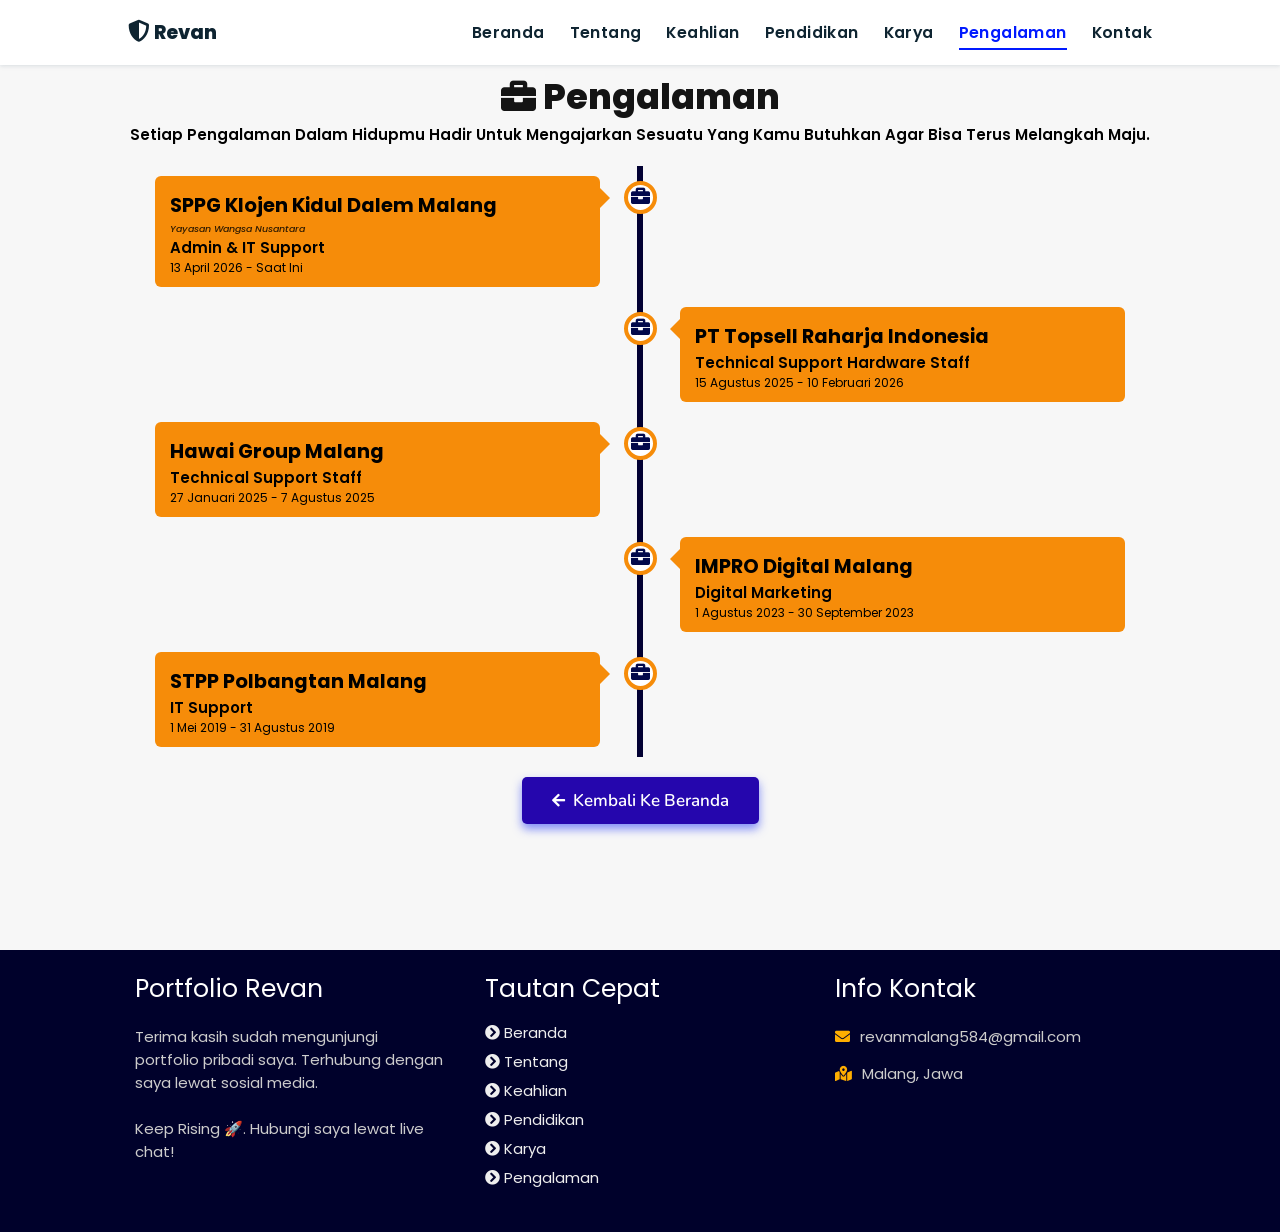
==== experience/index.html @ 798aa50b "Add files via upload" ====
<!DOCTYPE html>
<html lang="id">
<head>
    <meta charset="UTF-8">
    <meta http-equiv="X-UA-Compatible" content="IE=edge">
    <meta name="viewport" content="width=device-width, initial-scale=1.0">
    <link rel="stylesheet" href="./style.css">
    <!-- Font Awesome -->
    <link rel="stylesheet" href="https://cdnjs.cloudflare.com/ajax/libs/font-awesome/5.15.3/css/all.min.css" integrity="sha512-iBBXm8fW90+nuLcSKlbmrPcLa0OT92xO1BIsZ+ywDWZCvqsWgccV3gFoRBv0z+8dLJgyAHIhR35VZc2oM/gI1w==" crossorigin="anonymous" referrerpolicy="no-referrer" />
    <link id='favicon' rel="shortcut icon" href="../assets/images/favicon.png" type="image/x-png">

    <title>Pengalaman | Portfolio Revan</title>
</head>
<body oncontextmenu="return false">

<!-- navbar starts -->
<header>
        <a href="../index.html" class="logo"><i class="fas fa-shield-alt"></i> Revan</a>

        <div id="menu" class="fas fa-bars"></div>
        <nav class="navbar">
            <ul>
            <li><a href="../index.html#home">Beranda</a></li>
            <li><a href="../index.html#about">Tentang</a></li>
            <li><a href="../index.html#skills">Keahlian</a></li>
            <li><a href="../index.html#education">Pendidikan</a></li>
            <li><a href="../index.html#work">Karya</a></li>
            <li><a class="active" href="../index.html#experience">Pengalaman</a></li>
            <li><a href="../index.html#contact">Kontak</a></li>
            </ul>
        </nav>
</header>
<!-- navbar ends -->

<!-- experience section starts -->
<section class="experience" id="experience">

  <h2 class="heading"><i class="fas fa-briefcase"></i> Pengalaman</h2>
  <div class="quote">
      <span>Setiap pengalaman dalam hidupmu hadir untuk mengajarkan sesuatu yang kamu butuhkan agar bisa terus melangkah maju.</span>
  </div>

  <div class="timeline">

    <div class="container left">
      <div class="content">
        <div class="tag">
          <h2>SPPG Klojen Kidul Dalem Malang</h2>
          <span class="org">Yayasan Wangsa Nusantara</span>
        </div>
        <div class="desc">
            <h3>Admin & IT Support</h3>
            <p>13 April 2026 - Saat Ini</p>
        </div>
      </div>
    </div>

    <div class="container right">
        <div class="content">
          <div class="tag">
            <h2>PT Topsell Raharja Indonesia</h2>
          </div>
          <div class="desc">
              <h3>Technical Support Hardware Staff</h3>
              <p>15 Agustus 2025 - 10 Februari 2026</p>
          </div>
        </div>
      </div>

      <div class="container left">
        <div class="content">
          <div class="tag">
            <h2>Hawai Group Malang</h2>
          </div>
          <div class="desc">
              <h3>Technical Support Staff</h3>
              <p>27 Januari 2025 - 7 Agustus 2025</p>
          </div>
        </div>
      </div>

    <div class="container right">
      <div class="content">
        <div class="tag">
          <h2>IMPRO Digital Malang</h2>
        </div>
        <div class="desc">
            <h3>Digital Marketing</h3>
            <p>1 Agustus 2023 - 30 September 2023</p>
        </div>
      </div>
    </div>

    <div class="container left">
      <div class="content">
        <div class="tag">
          <h2>STPP Polbangtan Malang</h2>
        </div>
        <div class="desc">
            <h3>IT Support</h3>
            <p>1 Mei 2019 - 31 Agustus 2019</p>
        </div>
      </div>
    </div>

  </div>

  <div class="morebtn">
    <a href="../index.html#experience" class="btn">
        <i class="fas fa-arrow-left"></i>
        <span>Kembali ke Beranda</span>
  </a>
  </div>

</div>
</section>
<!-- experience section ends -->

<!-- footer section starts -->
<section class="footer">

  <div class="box-container">

      <div class="box">
          <h3>Portfolio Revan</h3>
          <p>Terima kasih sudah mengunjungi portfolio pribadi saya. Terhubung dengan saya lewat sosial media. <br/> <br/> Keep Rising 🚀. Hubungi saya lewat live chat!</p>
      </div>

      <div class="box">
          <h3>tautan cepat</h3>
          <a href="../index.html#home"><i class="fas fa-chevron-circle-right"></i> beranda</a>
          <a href="../index.html#about"><i class="fas fa-chevron-circle-right"></i> tentang</a>
          <a href="../index.html#skills"><i class="fas fa-chevron-circle-right"></i> keahlian</a>
          <a href="../index.html#education"><i class="fas fa-chevron-circle-right"></i> pendidikan</a>
          <a href="../index.html#work"><i class="fas fa-chevron-circle-right"></i> karya</a>
          <a href="../index.html#experience"><i class="fas fa-chevron-circle-right"></i> pengalaman</a>
      </div>

      <div class="box">
          <h3>info kontak</h3>
          <p> <i class="fas fa-envelope"></i>revanmalang584@gmail.com</p>
          <p> <i class="fas fa-map-marked-alt"></i>Malang, Jawa
---- experience/style.css ----
@import url("https://fonts.googleapis.com/css2?family=Poppins:wght@400;600;700&display=swap");
@import url('https://fonts.googleapis.com/css2?family=Nunito:ital,wght@0,300;0,400;0,600;0,700;1,300;1,400&display=swap');

*{
  margin: 0;
  padding: 0;
  box-sizing: border-box;
  text-decoration: none;
  outline: none; border: none;
  text-transform:capitalize;
  transition: all .2s linear;
}
html{
  font-size: 62.5%;
  overflow-x: hidden;
  scroll-behavior: smooth;
}
body{
  background: #f7f7f7;
  font-family: 'Poppins', sans-serif;
}

*::selection{
  background: #2b3dda;
  color: #fff;
}

html{
  font-size: 62.5%;
  overflow-x: hidden;
}
html::-webkit-scrollbar{
  width: .8rem;
}
html::-webkit-scrollbar-track{
  background: rgb(235, 202, 245);
}
html::-webkit-scrollbar-thumb{
  background: #420177;
}

/* navbar starts */
header{
  position: fixed;
  top: 0; left: 0; right: 0;
  z-index: 1000;
  display: flex;
  align-items: center;
  justify-content: space-between;
  padding: 1.7rem 10%;
  height: 6.5rem;
  background-color: #fff;
  box-shadow: 0 1px 4px rgba(146,161,176,.3);
}
section{
  min-height: 100vh;
  padding: 2rem 9%;
}
.heading{
  font-size: 3.5rem;
  color: rgb(20, 20, 20);
  font-weight: 800;
  text-align: center;
}
.heading span{
  color: rgb(115, 3, 167);
}
header .logo{
  font-size: 1.9rem;
  font-weight: 800;
  text-decoration: none;
  color: #0E2431;
}
header .logo i {
  font-size: 2.2rem;
}
header .logo:hover {
  color: #fc8c05;
}
header .navbar ul{
  list-style: none;
  display: flex;
  justify-content: center;
  align-items: center;
}
header .navbar li{
  margin-left: 2.5rem;
}
header .navbar ul li a{
  font-size: 1.57rem;
  color: #0E2431;
  font-weight: 600;
  text-decoration: none;
  letter-spacing: 0.04rem;
}
header .navbar ul li a.active,
header .navbar ul li a:hover{
  color: #011aff;
  border-bottom: .2rem solid #011aff;
  padding: .5rem 0;
}
/* navbar ends */

/* hamburger icon starts*/
#menu{
  font-size: 3rem;
  cursor: pointer;
  color: rgb(24, 2, 63);
  display: none;
}
@media(max-width:768px){
  #menu{
      display: block;
  }
  header .navbar{
    position: fixed;
    top: 6.5rem; right: -120%;
    width: 75%;
    height: 100%;
    text-align: left;
    align-items: flex-start;
    background-color: #0e0f31;
  }
  header .navbar ul{
    flex-flow: column;
    padding: 1rem;
  }
  header .navbar ul li{
    text-align: center;
    width: 100%;
    margin: 1rem 0;
    border-radius: .5rem;
    width: 26rem;
  }
  header .navbar ul li a{
    display: block;
    padding: 1rem;
    text-align: left;
    color: #fff;
    font-size: 2rem;
  }
  header .navbar ul li a.active,
  header .navbar ul li a:hover{
    padding: 1rem;
    color: #fff;
    border-radius: .5rem;
    border-bottom: .5rem solid #011aff;
  }
  .fa-times{
    transform: rotate(180deg);
  }
  header .navbar.nav-toggle{
    right: 0;
  }
}
/* hamburger icon ends */

/* experience section starts */
.experience {
  margin-top: 5rem;
}
.experience .quote {
  text-align: center;
  font-size: 1.5rem;
  font-weight: 600;
}
.experience .timeline {
  position: relative;
  max-width: 1200px;
  margin: 2rem auto;
}
.experience .timeline::after {
  content: '';
  position: absolute;
  width: 6px;
  background: #020133;
  top: 0;
  bottom: 0;
  left: 50%;
  margin-left: -3px;
  z-index: -2;
}
.experience .container {
  padding: 10px 40px;
  position: relative;
  background-color: inherit;
  width: 50%;
}
/*circles on timeline*/
.experience .container::after {    
  content: "\f0b1";
  position: absolute;
  width: 25px;
  height: 25px;
  right: -17px;
  background-color: rgb(255, 255, 255);
  border: 4px solid #f68c09;
  top: 15px;
  border-radius: 50%;
  z-index: 100;
  font-size: 1.89rem;
  text-align: center;
  font-weight: 600;
  color:#02094b;
  font-family: 'Font Awesome\ 5 Free';
}
.experience .left {
  left: 0;
}
.experience .right {
  left: 50%;
}
/* arrows pointing right */
.experience .left::before {
  content: " ";
  height: 0;
  position: absolute;
  top: 22px;
  width: 0;
  z-index: 1;
  right: 30px;
  border: medium solid #f68c09;
  border-width: 10px 0 10px 10px;
  border-color: transparent transparent transparent #f68c09;
}
/* arrows pointing left  */
.experience .right::before {
  content: " ";
  height: 0;
  position: absolute;
  top: 22px;
  width: 0;
  z-index: 1;
  left: 30px;
  border: medium solid #f68c09;
  border-width: 10px 10px 10px 0;
  border-color: transparent #f68c09 transparent transparent;
}
.experience .right::after {
  left: -16px;
}
.experience .content {
  background-color: #f68c09;
  position: relative;
  border-radius: 6px;
}
.experience .content .tag{
  font-size: 1.3rem;
  padding-top: 1.5rem;
  padding-left: 1.5rem;
}
.experience .content .tag .org{
  display: block;
  font-size: 0.95rem;
  font-weight: 500;
  font-style: italic;
  opacity: 0.8;
  margin-top: 0.2rem;
}
.experience .content .desc{
  margin-left: 1.5rem;
  padding-bottom: 1rem;
}
.experience .content .desc h3{
  font-size: 1.5rem;
  font-weight: 600;
}
.experience .content .desc p{
  font-size: 1.2rem;
}
/* view all button */
.morebtn{
  display: flex;
  justify-content: center;
  margin-bottom: 2rem;
}
.morebtn .btn {
  position: relative;
  line-height: 0;
  padding: 1.6rem 3rem;
  border-radius: .5em;
  transition: 0.5s;
  color: #fff;
  background: #2506ad;
  box-shadow: 0px 5px 10px rgba(48, 68, 247, .6);
  text-align: center;
}
.morebtn .btn span {
  font-weight: 600;
  font-size: 1.7rem;
  font-family: 'Nunito', sans-serif;
}
.morebtn .btn i {
  margin-right: 0.5rem;
  font-size: 1.5rem;
  transition: 0.3s;
}
.morebtn .btn:hover{
  background: #1a047e;
}
.morebtn .btn:hover i {
  transform: translateX(-8px);
}

/* Media queries - Responsive timeline on screens less than 600px wide */
@media screen and (max-width: 600px) {
  .experience .timeline::after {
  left: 31px;
  }
  .experience .container {
  width: 100%;
  padding-left: 70px;
  padding-right: 25px;
  }
  .experience .container::before {
  left: 60px;
  border: medium solid #f68c09;
  border-width: 10px 10px 10px 0;
  border-color: transparent #f68c09 transparent transparent;
  }
  .experience .left::after {
    left: 15px;
  }
  .experience .right::after {
    left: 15px;
  }
  .experience .right {
  left: 0%;
  }
  .experience .container::after {
    font-size: 2.2rem;;
  }
}
/* experience media queries ends */
/* experience section ends */


/* footer section starts */
.footer{
  min-height: auto;
  padding-top: 0;
  background: rgb(0, 1, 43);
}
.footer .box-container{
  display: flex;
  justify-content: center;
  flex-wrap: wrap;
}
.footer .box-container .box{
  flex: 1 1 25rem;
  margin: 2rem;
}
.footer .box-container .box h3{
  font-size: 2.5rem;
  color: #fff;
  padding-bottom: 1rem;
  font-weight: normal;
}
.footer .box-container .box p{
  font-size: 1.5rem;
  color: #ccc;
  padding: .7rem 0;
  text-transform: none;
}
.footer .box-container .box p i{
  padding-right: 1rem;
  color: #ffae00;
}
.footer .box-container .box a{
  font-size: 1.5rem;
  color: rgb(238, 238, 238);
  padding: .3rem 0;
  display: block;
}
.footer .box-container .box a:hover{
  color: #ffae00;
}
.footer .box-container .box .share{
  display: flex;
  flex-wrap: wrap;
  padding: 1rem 0;
}
.footer .box-container .box .share a{
  height: 4rem;
  width: 4rem;
  padding: 1rem;
  text-align: center;
  border-radius: 5rem;
  font-size: 1.7rem;
  margin-right: 1rem;
  transition: .2s;
  background: rgb(230, 230, 230);
  color: #02094b;
  border: none;
}
.footer .box-container .box .share a:hover{
  background: transparent;
  transform: scale(0.98);
  border: .1rem solid rgb(180, 178, 178);
  color: #ffae00;
}
.footer .credit{
  padding: 1rem 0 0 0;
  text-align: center;
  font-size: 1.5rem;
  font-family: 'Nunito',sans-serif;
  font-weight: 600;
  color: #fff;
  border-top: .1rem solid #fff3;
}
.footer .credit a{
  color: #ffae00;
}
.footer .fa{
    color: #E90606;
    margin: 0 .3rem;
    font-size: 1.5rem;
    animation: pound .35s infinite alternate;
}
@-webkit-keyframes pound{
  to{
    transform: scale(1.1);
  }
}
@keyframes pound{
  to{
    transform: scale(1.1);
}
}
@media(max-width:450px){
  .footer .box-container .box{
    margin: 2rem;
  }
  .footer .box-container .box p{
    padding: 0.7rem;
  }
  .footer .box-container .box .share a{
    padding: 1.1rem;
  }
}
/* footer section ends */

/* common media queries starts*/
@media(max-width:450px){
  html{
    font-size: 55%;
  }
  body{
    padding-right: 0;
  }
  section{
    padding: 2rem;
  }
}
/* common media queries ends*/


/* scroll top starts */
#scroll-top{
  position: fixed;
  top: -140%;
  right: 2rem;
  padding: 1rem 1.5rem;
  font-size: 2rem;
  background: #ffae00;
  color: rgb(13, 0, 44);
  border-radius: 5rem;
  transition: 1s linear;
  z-index: 1000;
}
#scroll-top.active{
  top: calc(100% - 12rem);
}
/* scroll top ends */
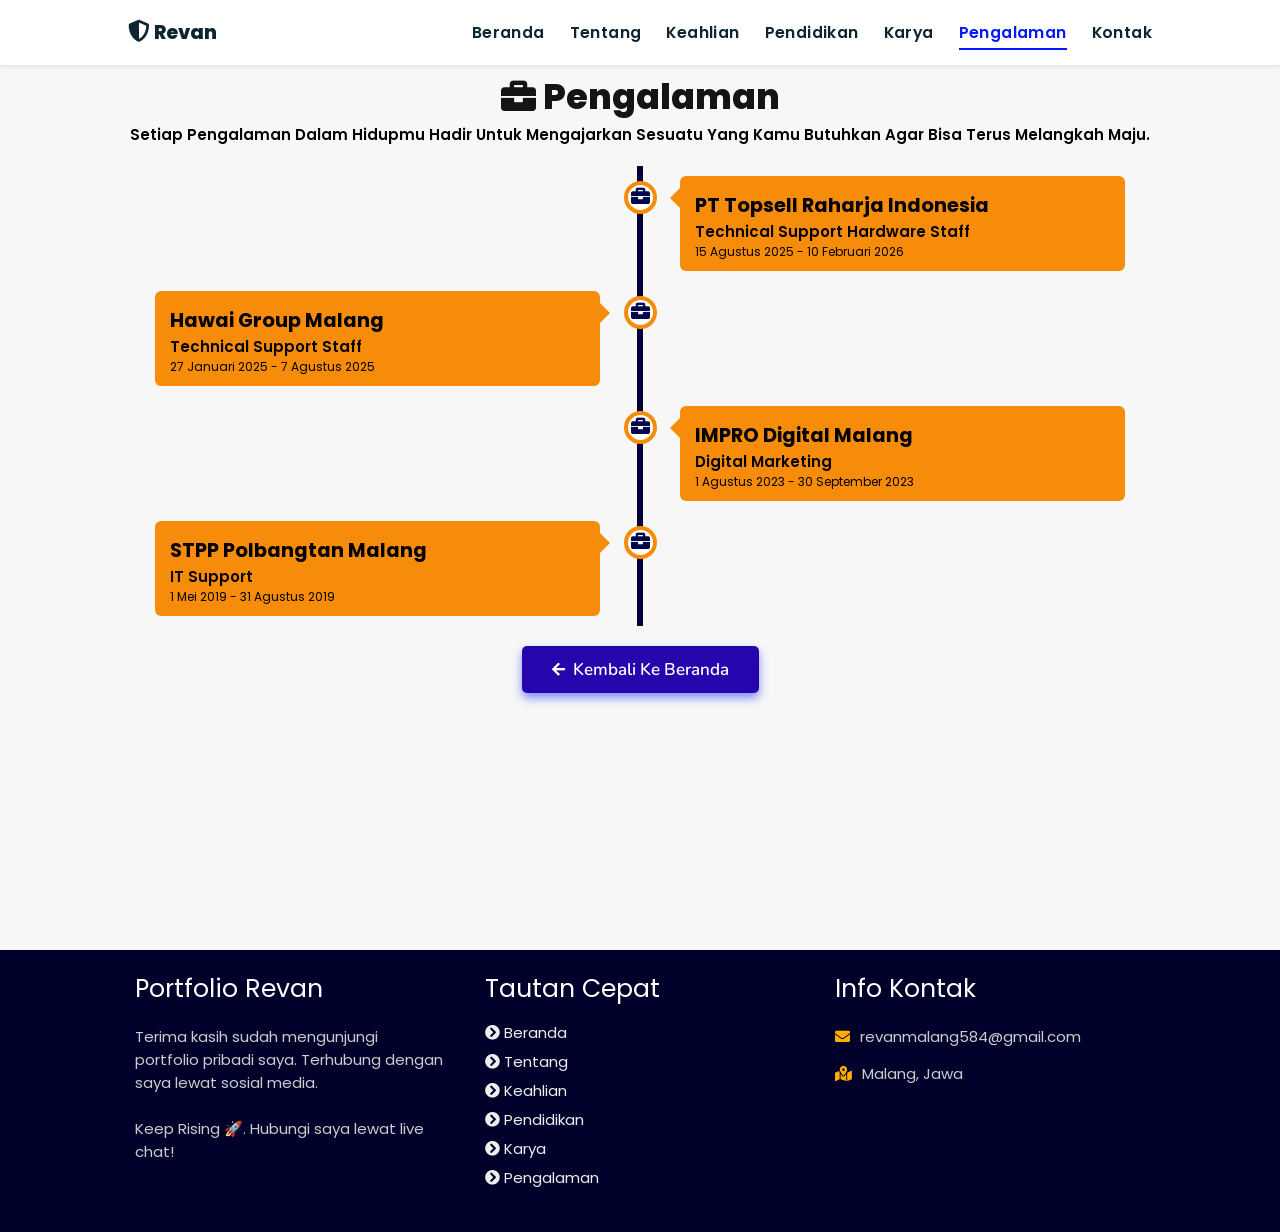
==== commit bca8ebe2: "Add files via upload" ====
--- a/experience/index.html
+++ b/experience/index.html
@@ -41,19 +41,6 @@
   </div>
 
   <div class="timeline">
-
-    <div class="container left">
-      <div class="content">
-        <div class="tag">
-          <h2>SPPG Klojen Kidul Dalem Malang</h2>
-          <span class="org">Yayasan Wangsa Nusantara</span>
-        </div>
-        <div class="desc">
-            <h3>Admin & IT Support</h3>
-            <p>13 April 2026 - Saat Ini</p>
-        </div>
-      </div>
-    </div>
 
     <div class="container right">
         <div class="content">
